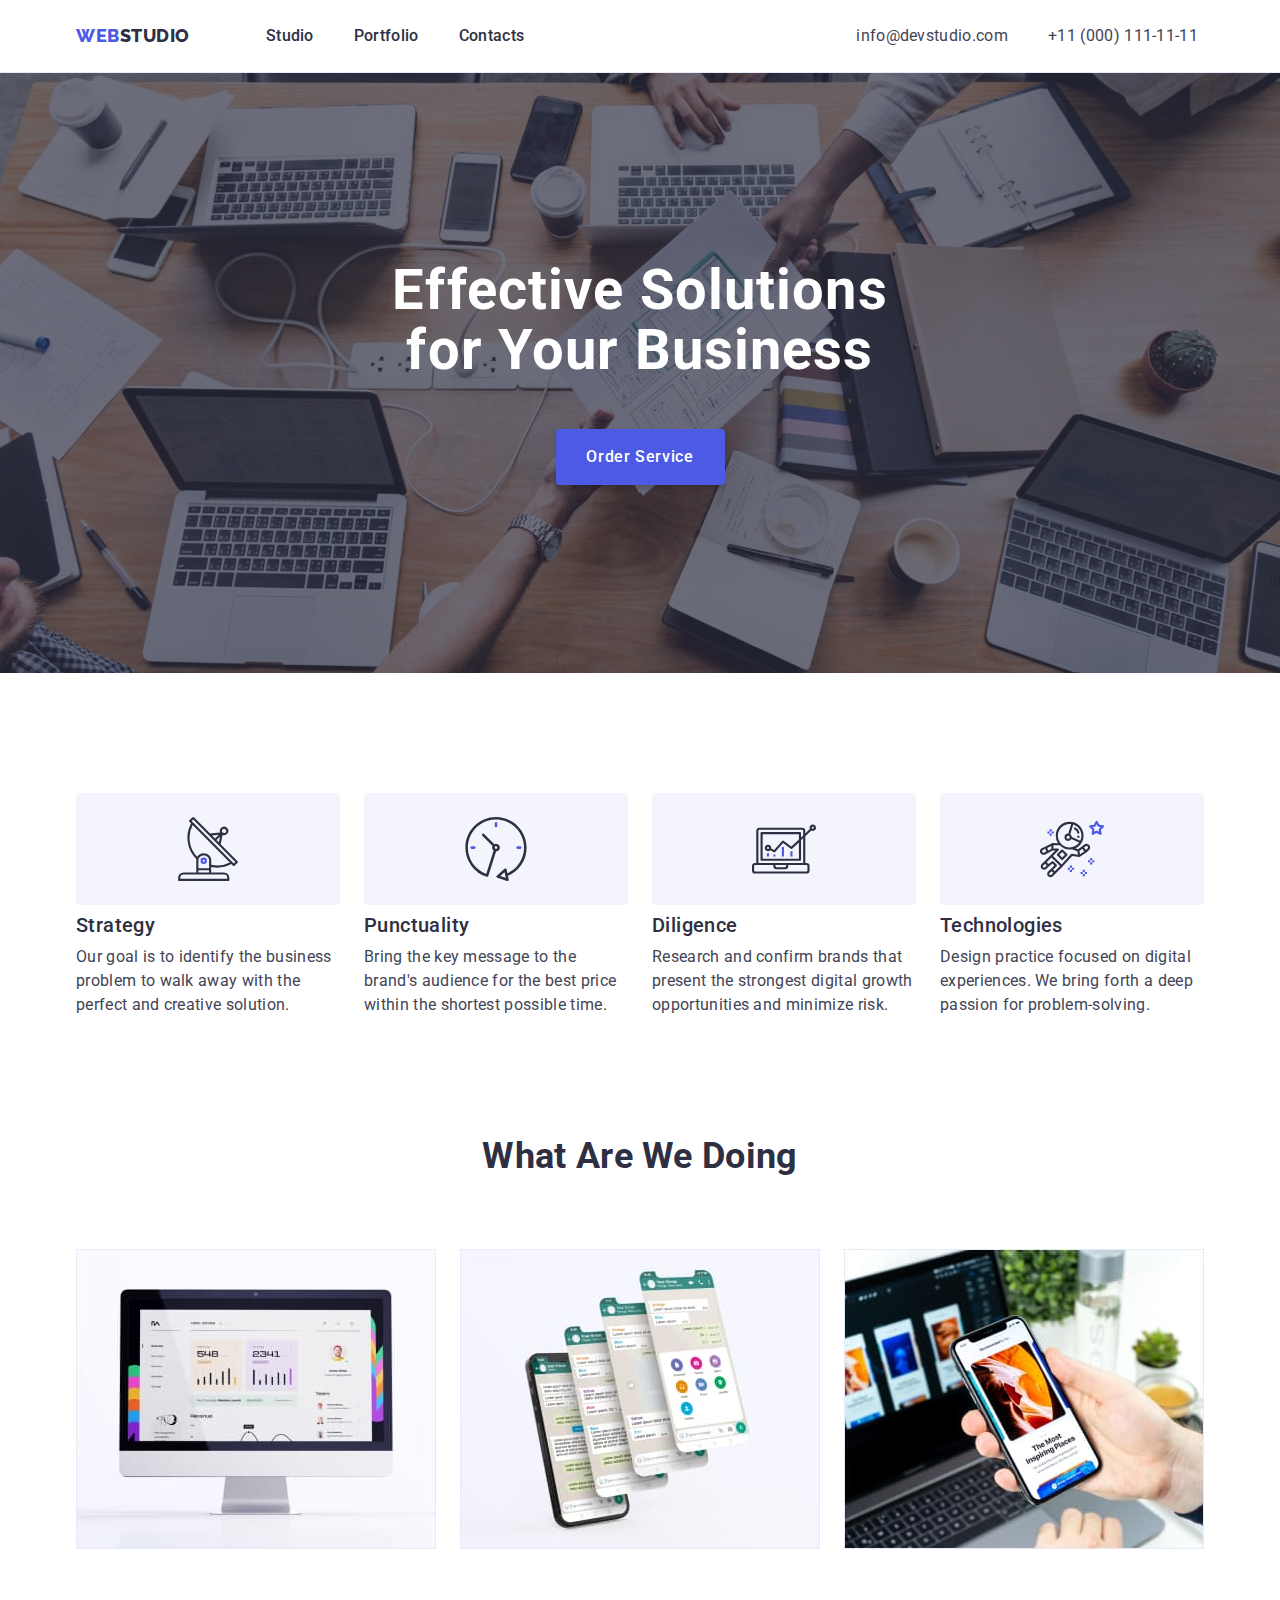
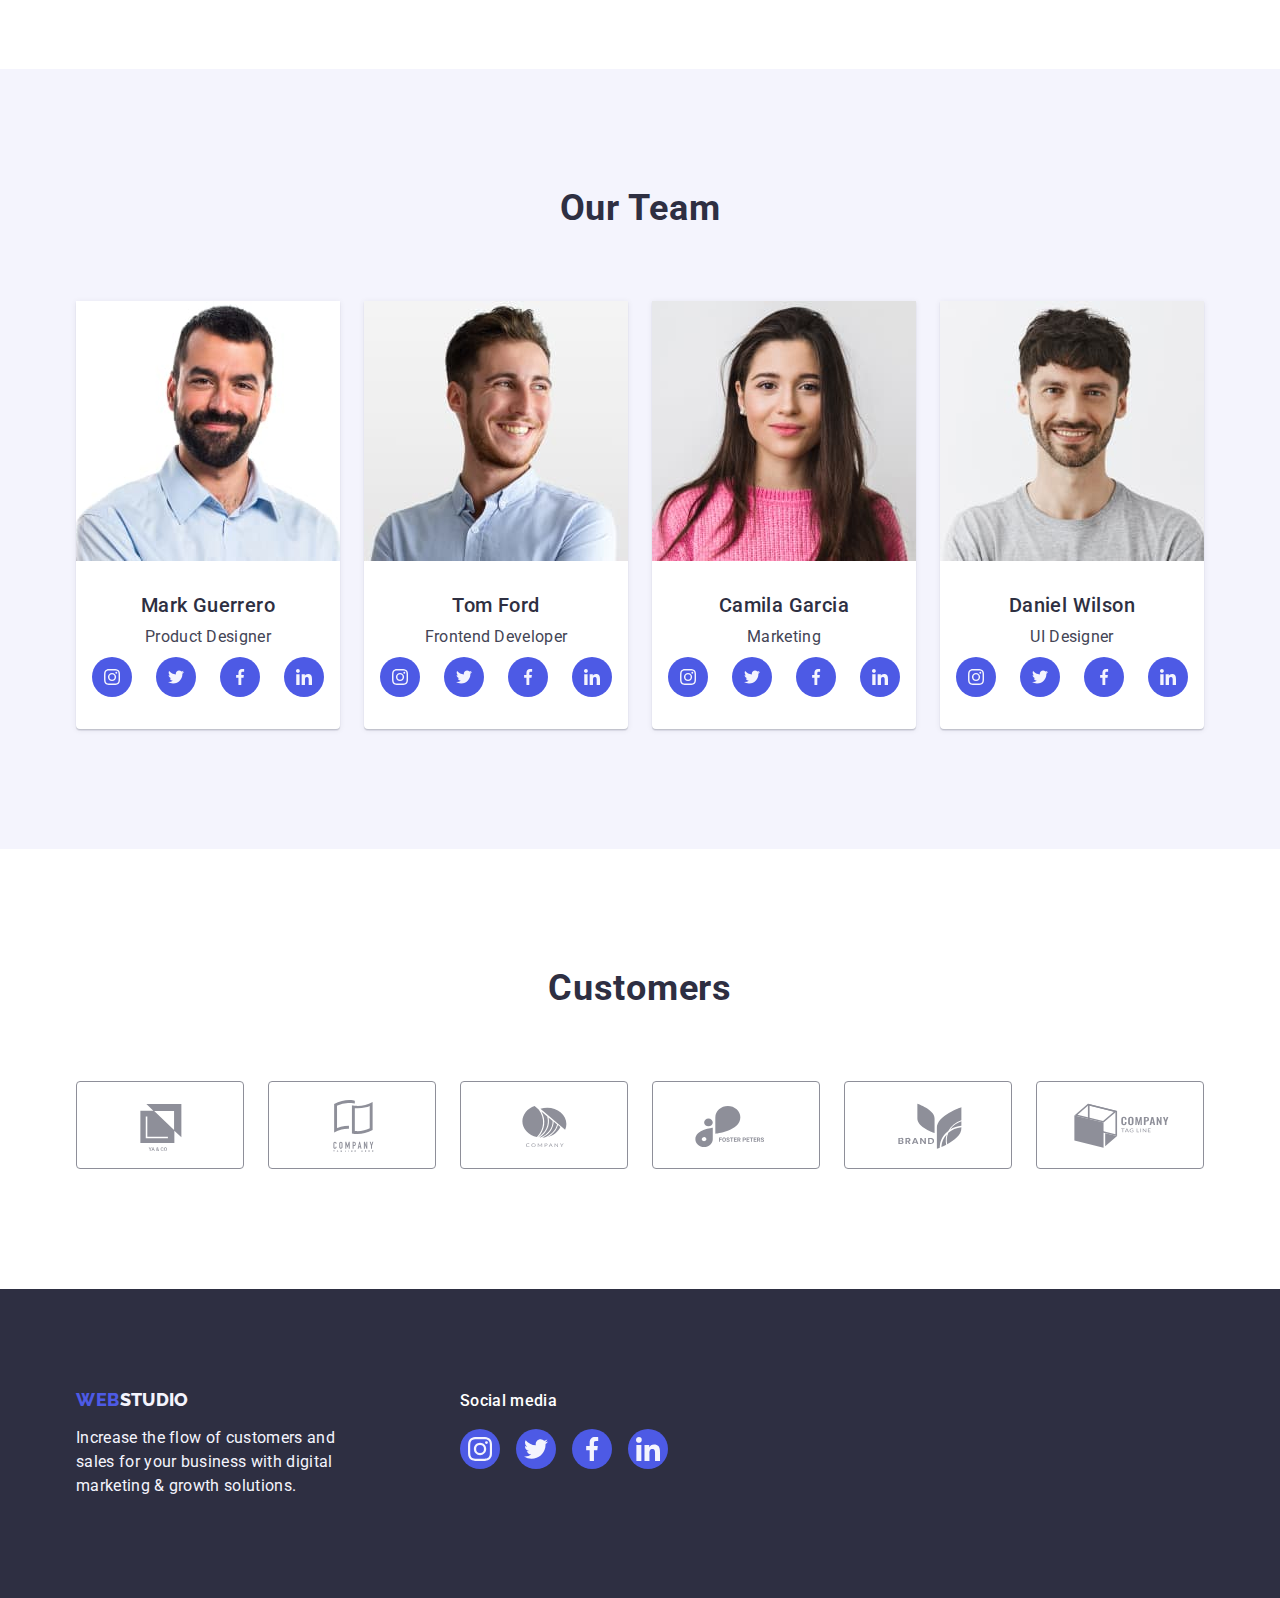
==== index.html @ fb7a7f18 "Initial commit" ====
<!DOCTYPE html>
<html lang="en">
  <head>
    <meta charset="UTF-8" />
    <meta http-equiv="X-UA-Compatible" content="IE=edge" />
    <meta name="viewport" content="width=device-width, initial-scale=1.0" />
    <title>Document</title>
    <!-- modern-normalize -->
    <link
      rel="stylesheet"
      href="https://cdn.jsdelivr.net/npm/modern-normalize@1.1.0/modern-normalize.min.css"
    />
    <link rel="stylesheet" href="./css/styles.css" />
    <link rel="preconnect" href="https://fonts.googleapis.com" />
    <link rel="preconnect" href="https://fonts.gstatic.com" crossorigin />
    <link
      href="https://fonts.googleapis.com/css2?family=Raleway:wght@800&family=Roboto:wght@400;500;700;900&display=swap"
      rel="stylesheet"
    />
  </head>
  <body>
    <!-- header section -->
    <header class="header">
      <div class="header-container container">
        <nav class="header-nav">
          <a class="main-logo link" href="./index.html">
            Web<span class="logo">Studio</span></a
          >
          <ul class="header-list list">
            <li class="header-items">
              <a class="header-link link" href="./index.html">Studio</a>
            </li>
            <li class="header-items">
              <a class="header-link link" href="./portfolio.html">Portfolio</a>
            </li>
            <li class="header-items">
              <a class="header-link link" href="">Contacts</a>
            </li>
          </ul>
        </nav>
        <address class="address">
          <ul class="address-list list">
            <li class="address-items">
              <a class="address-link link" href="mailto:info@devstudio.com"
                >info@devstudio.com</a
              >
            </li>
            <li class="address-items">
              <a class="address-link link" href="tel:+110001111111"
                >+11 (000) 111-11-11</a
              >
            </li>
          </ul>
        </address>
      </div>
    </header>
    <main>
      <!-- hero section -->
      <section class="hero">
        <div class="container">
          <h1 class="hero-title">Effective Solutions for Your Business</h1>
          <button class="hero-btn" type="button">Order Service</button>
        </div>
      </section>
      <!-- advantages section -->
      <section class="advantages">
        <div class="advantages-container container">
          <h2 class="advantages-title">Our advantages</h2>
          <ul class="advantages-list list">
            <li class="advantages-items">
              <div class="advantages-icon">
                <svg class="feature icon" width="64" height="64">
                  <use href="./images/icons.svg#icon-antenna-1"></use>
                </svg>
              </div>
              <h3 class="advantages-subtitle">Strategy</h3>
              <p class="advantages-text">
                Our goal is to identify the business problem to walk away with
                the perfect and creative solution.
              </p>
            </li>
            <li class="advantages-items">
              <div class="advantages-icon">
                <svg class="feature icon" width="64" height="64">
                  <use href="./images/icons.svg#icon-clock-1"></use>
                </svg>
              </div>
              <h3 class="advantages-subtitle">Punctuality</h3>
              <p class="advantages-text">
                Bring the key message to the brand's audience for the best price
                within the shortest possible time.
              </p>
            </li>
            <li class="advantages-items">
              <div class="advantages-icon">
                <svg class="feature icon" width="64" height="64">
                  <use href="./images/icons.svg#icon-diagram-1"></use>
                </svg>
              </div>
              <h3 class="advantages-subtitle">Diligence</h3>
              <p class="advantages-text">
                Research and confirm brands that present the strongest digital
                growth opportunities and minimize risk.
              </p>
            </li>
            <li class="advantages-items">
              <div class="advantages-icon">
                <svg class="feature icon" width="64" height="64">
                  <use href="./images/icons.svg#icon-astronaut-1"></use>
                </svg>
              </div>
              <h3 class="advantages-subtitle">Technologies</h3>
              <p class="advantages-text">
                Design practice focused on digital experiences. We bring forth a
                deep passion for problem-solving.
              </p>
            </li>
          </ul>
        </div>
      </section>
      <!-- What are we doing section -->
      <section class="doing-section">
        <div class="container">
          <h2 class="section-title">What are we doing</h2>
          <ul class="section-list list">
            <li class="section-items">
              <img
                class="section-img"
                src="./images/img1.jpg"
                alt="increase in income"
                width="360"
              />
            </li>
            <li class="section-items">
              <img
                class="section-img"
                src="./images/img2.jpg"
                alt="more satisfied customers"
                width="360"
              />
            </li>
            <li class="section-items">
              <img
                class="section -img"
                src="./images/img3.jpg"
                alt="we launch advertising "
                width="360"
              />
            </li>
          </ul>
        </div>
      </section>
      <!-- Our Team section -->
      <section class="team">
        <div class="container">
          <h2 class="team-title">Our Team</h2>
          <ul class="team-list list">
            <li class="team-items">
              <img
                class="team-img"
                src="./images/img4.jpg"
                alt="Mark Guerrero"
                width="264"
              />
              <div class="team-name">
                <h3 class="team-heading">Mark Guerrero</h3>
                <p class="team-text">Product Designer</p>
                <ul class="socials list">
                  <li class="socials-item">
                    <a
                      class="socials-link link"
                      href="https://instagram.com"
                      target="_blank"
                      rel="noopener noreferrer"
                      aria-label="instagram icon"
                    >
                      <svg class="socials-icon" width="16" height="16">
                        <use href="./images/icons.svg#icon-instagram-2"></use>
                      </svg>
                    </a>
                  </li>
                  <li class="socials-item">
                    <a
                      class="socials-link link"
                      href=" https://twitter.com"
                      target="_blank"
                      rel="noopener noreferrer"
                      aria-label="twitter icon"
                    >
                      <svg class="socials-icon" width="16" height="16">
                        <use href="./images/icons.svg#icon-twitter-1"></use>
                      </svg>
                    </a>
                  </li>
                  <li class="socials-item">
                    <a
                      class="socials-link link"
                      href=" https://facebook.com"
                      target="_blank"
                      rel="noopener noreferrer"
                      aria-label="facebook icon"
                    >
                      <svg class="socials-icon" width="16" height="16">
                        <use href="./images/icons.svg#icon-facebook-1"></use>
                      </svg>
                    </a>
                  </li>
                  <li class="socials-item">
                    <a
                      class="socials-link link"
                      href=" https://linkedin.com"
                      target="_blank"
                      rel="noopener noreferrer"
                      aria-label="linkedin icon"
                    >
                      <svg class="socials-icon" width="16" height="16">
                        <use href="./images/icons.svg#icon-linkedin-1"></use>
                      </svg>
                    </a>
                  </li>
                </ul>
              </div>
            </li>
            <li class="team-items">
              <img
                class="team-img"
                src="./images/img5.jpg"
                alt="Tom Ford"
                width="264"
              />
              <div class="team-name">
                <h3 class="team-heading">Tom Ford</h3>
                <p class="team-text">Frontend Developer</p>
                <ul class="socials list">
                  <li class="socials-item">
                    <a
                      class="socials-link link"
                      href="https://instagram.com"
                      target="_blank"
                      rel="noopener noreferrer"
                      aria-label="instagram icon"
                    >
                      <svg class="socials-icon" width="16" height="16">
                        <use href="./images/icons.svg#icon-instagram-2"></use>
                      </svg>
                    </a>
                  </li>
                  <li class="socials-item">
                    <a
                      class="socials-link link"
                      href=" https://twitter.com"
                      target="_blank"
                      rel="noopener noreferrer"
                      aria-label="twitter icon"
                    >
                      <svg class="socials-icon" width="16" height="16">
                        <use href="./images/icons.svg#icon-twitter-1"></use>
                      </svg>
                    </a>
                  </li>
                  <li class="socials-item">
                    <a
                      class="socials-link link"
                      href=" https://facebook.com"
                      target="_blank"
                      rel="noopener noreferrer"
                      aria-label="facebook icon"
                    >
                      <svg class="socials-icon" width="16" height="16">
                        <use href="./images/icons.svg#icon-facebook-1"></use>
                      </svg>
                    </a>
                  </li>
                  <li class="socials-item">
                    <a
                      class="socials-link link"
                      href=" https://linkedin.com"
                      target="_blank"
                      rel="noopener noreferrer"
                      aria-label="linkedin icon"
                    >
                      <svg class="socials-icon" width="16" height="16">
                        <use href="./images/icons.svg#icon-linkedin-1"></use>
                      </svg>
                    </a>
                  </li>
                </ul>
              </div>
            </li>
            <li class="team-items">
              <img
                class="team-img"
                src="./images/img6.jpg"
                alt="Camila Garcia"
                width="264"
              />
              <div class="team-name">
                <h3 class="team-heading">Camila Garcia</h3>
                <p class="team-text">Marketing</p>
                <ul class="socials list">
                  <li class="socials-item">
                    <a
                      class="socials-link link"
                      href="https://instagram.com"
                      target="_blank"
                      rel="noopener noreferrer"
                      aria-label="instagram icon"
                    >
                      <svg class="socials-icon" width="16" height="16">
                        <use href="./images/icons.svg#icon-instagram-2"></use>
                      </svg>
                    </a>
                  </li>
                  <li class="socials-item">
                    <a
                      class="socials-link link"
                      href=" https://twitter.com"
                      target="_blank"
                      rel="noopener noreferrer"
                      aria-label="twitter icon"
                    >
                      <svg class="socials-icon" width="16" height="16">
                        <use href="./images/icons.svg#icon-twitter-1"></use>
                      </svg>
                    </a>
                  </li>
                  <li class="socials-item">
                    <a
                      class="socials-link link"
                      href=" https://facebook.com"
                      target="_blank"
                      rel="noopener noreferrer"
                      aria-label="facebook icon"
                    >
                      <svg class="socials-icon" width="16" height="16">
                        <use href="./images/icons.svg#icon-facebook-1"></use>
                      </svg>
                    </a>
                  </li>
                  <li class="socials-item">
                    <a
                      class="socials-link link"
                      href=" https://linkedin.com"
                      target="_blank"
                      rel="noopener noreferrer"
                      aria-label="linkedin icon"
                    >
                      <svg class="socials-icon" width="16" height="16">
                        <use href="./images/icons.svg#icon-linkedin-1"></use>
                      </svg>
                    </a>
                  </li>
                </ul>
              </div>
            </li>
            <li class="team-items">
              <img
                class="team-img"
                src="./images/img7.jpg"
                alt="Daniel Wilson"
                width="264"
              />
              <div class="team-name">
                <h3 class="team-heading">Daniel Wilson</h3>
                <p class="team-text">UI Designer</p>
                <ul class="socials list">
                  <li class="socials-item">
                    <a
                      class="socials-link link"
                      href="https://instagram.com"
                      target="_blank"
                      rel="noopener noreferrer"
                      aria-label="instagram icon"
                    >
                      <svg class="socials-icon" width="16" height="16">
                        <use href="./images/icons.svg#icon-instagram-2"></use>
                      </svg>
                    </a>
                  </li>
                  <li class="socials-item">
                    <a
                      class="socials-link link"
                      href=" https://twitter.com"
                      target="_blank"
                      rel="noopener noreferrer"
                      aria-label="twitter icon"
                    >
                      <svg class="socials-icon" width="16" height="16">
                        <use href="./images/icons.svg#icon-twitter-1"></use>
                      </svg>
                    </a>
                  </li>
                  <li class="socials-item">
                    <a
                      class="socials-link link"
                      href=" https://facebook.com"
                      target="_blank"
                      rel="noopener noreferrer"
                      aria-label="facebook icon"
                    >
                      <svg class="socials-icon" width="16" height="16">
                        <use href="./images/icons.svg#icon-facebook-1"></use>
                      </svg>
                    </a>
                  </li>
                  <li class="socials-item">
                    <a
                      class="socials-link link"
                      href=" https://linkedin.com"
                      target="_blank"
                      rel="noopener noreferrer"
                      aria-label="linkedin icon"
                    >
                      <svg class="socials-icon" width="16" height="16">
                        <use href="./images/icons.svg#icon-linkedin-1"></use>
                      </svg>
                    </a>
                  </li>
                </ul>
              </div>
            </li>
          </ul>
        </div>
      </section>
      <!-- customers -->
      <section class="customers">
        <div class="customers-container container">
          <h2 class="customers-title">Customers</h2>
          <ul class="customers-list list">
            <li class="customers-item">
              <a
                class="customers-link link"
                href=""
                aria-label="customers icon"
              >
                <svg class="icon-logo" width="104" height="56">
                  <use href="./images/icons.svg#icon-Logo"></use>
                </svg>
              </a>
            </li>
            <li class="customers-item">
              <a
                class="customers-link link"
                href=""
                aria-label="customers icon"
              >
                <svg class="icon-logo" width="104" height="56">
                  <use href="./images/icons.svg#icon-Logo-1"></use>
                </svg>
              </a>
            </li>
            <li class="customers-item">
              <a
                class="customers-link link"
                href=""
                aria-label="customers icon"
              >
                <svg class="icon-logo" width="104" height="56">
                  <use href="./images/icons.svg#icon-Logo-2"></use>
                </svg>
              </a>
            </li>
            <li class="customers-item">
              <a
                class="customers-link link"
                href=""
                aria-label="customers icon"
              >
                <svg class="icon-logo" width="104" height="56">
                  <use href="./images/icons.svg#icon-Logo-3"></use>
                </svg>
              </a>
            </li>
            <li class="customers-item">
              <a
                class="customers-link link"
                href=""
                aria-label="customers icon"
              >
                <svg class="icon-logo" width="104" height="56">
                  <use href="./images/icons.svg#icon-Logo-4"></use>
                </svg>
              </a>
            </li>
            <li class="customers-item">
              <a
                class="customers-link link"
                href=""
                aria-label="customers icon"
              >
                <svg class="icon-logo" width="104" height="56">
                  <use href="./images/icons.svg#icon-Logo-5"></use>
                </svg>
              </a>
            </li>
          </ul>
        </div>
      </section>
    </main>
    <!-- footer section -->
    <footer class="footer">
      <div class="footer-container container">
        <div class="footer-container-logo">
          <a class="main-logo last-logo link" href="./index.html">
            Web<span class="footer-logo">Studio</span></a
          >
          <p class="footer-text">
            Increase the flow of customers and sales for your business with
            digital marketing & growth solutions.
          </p>
        </div>
        <div class="social-media">
          <p class="social-media-title">Social media</p>
          <ul class="socials-footer list">
            <li class="socials-item">
              <a
                class="socials-link footer-link link"
                href="https://instagram.com"
                target="_blank"
                rel="noopener noreferrer"
                aria-label="instagram icon"
              >
                <svg class="socials-icon" width="24" height="24">
                  <use href="./images/icons.svg#icon-instagram-2"></use>
                </svg>
              </a>
            </li>
            <li class="socials-item">
              <a
                class="socials-link footer-link link"
                href=" https://twitter.com"
                target="_blank"
                rel="noopener noreferrer"
                aria-label="twitter icon"
              >
                <svg class="socials-icon" width="24" height="24">
                  <use href="./images/icons.svg#icon-twitter-1"></use>
                </svg>
              </a>
            </li>
            <li class="socials-item">
              <a
                class="socials-link footer-link link"
                href=" https://facebook.com"
                target="_blank"
                rel="noopener noreferrer"
                aria-label="facebook icon"
              >
                <svg class="socials-icon" width="24" height="24">
                  <use href="./images/icons.svg#icon-facebook-1"></use>
                </svg>
              </a>
            </li>
            <li class="socials-item">
              <a
                class="socials-link footer-link link"
                href=" https://linkedin.com"
                target="_blank"
                rel="noopener noreferrer"
                aria-label="linkedin icon"
              >
                <svg class="socials-icon" width="24" height="24">
                  <use href="./images/icons.svg#icon-linkedin-1"></use>
                </svg>
              </a>
            </li>
          </ul>
        </div>
      </div>
    </footer>
  </body>
</html>
---- css/styles.css ----
:root {
  --iris: #4d5ae5;
  --ocean: #404bbf;
  --navy-blue: #2e2f42;
  --green: #31d0aa;
  --slate: #434455;
  --light-slate: #8e8f99;
  --cornflower: #e7e9fc;
  --cloud: #f4f4fd;
  --navy-blue-modal: #2e2f42;
  --grey: #2e2f42;
  --white: #ffffff;
  --dairy: #fcfcfc;
  /* font */
  --main-font: Roboto, sans-serif;
  --secondary-font: Raleway, sans-serif;
}
body {
  font-family: var(--main-font);
  font-weight: 400;
  font-size: 16px;
  line-height: 24px;
  letter-spacing: 0.02em;
  color: var(--slate);
  background-color: var(--white);
}
.container {
  width: 1158px;
  margin-left: auto;
  margin-right: auto;
  padding-left: 15px;
  padding-right: 15px;
}
/* reset start */
h1,
h2,
h3,
h4,
h5,
h6,
p {
  margin: 0;
}
img {
  display: block;
}

.link {
  text-decoration: none;
  color: inherit;
}
.list {
  list-style: none;
  padding: 0;
  margin: 0;
}
/* reset end */
/* header */
.main-logo {
  font-family: var(--secondary-font);
  font-weight: 800;
  font-size: 18px;
  line-height: 1.17;
  letter-spacing: 0.03em;
  text-transform: uppercase;
  color: var(--iris);
  margin-right: 76px;
}
.logo {
  color: var(--navy-blue);
}
.header-list {
  display: flex;
  gap: 40px;
  margin-right: 332px;
  font-weight: 500;
  color: var(--navy-blue);
}
.address {
  font-style: normal;
}
.address-list {
  display: flex;
  gap: 40px;
}
.link:hover,
.link:focus {
  color: var(--ocean);
}
.header-container {
  display: flex;
  align-items: center;
}
.header-nav {
  display: flex;
  align-items: center;
}
.header-link {
  display: block;
  padding-top: 24px;
  padding-bottom: 24px;
}
.address-link {
  display: block;
  padding-top: 24px;
  padding-bottom: 24px;
}
.header {
  border-bottom: 1px solid var(--cornflower);
  box-shadow: 0px 2px 1px rgba(46, 47, 66, 0.08),
    0px 1px 1px rgba(46, 47, 66, 0.16), 0px 1px 6px rgba(46, 47, 66, 0.08);
}

/* hero */
.hero {
  color: var(--white);
  background-color: var(--navy-blue);
  padding: 188px 0px;
  max-width: 1440px;
  height: 600px;
  margin: 0 auto;
  background-size: cover;
  background-position: center;
  background-repeat: no-repeat;
  background-image: linear-gradient(
      rgba(46, 47, 66, 0.7),
      rgba(46, 47, 66, 0.7)
    ),
    url("../images/people-office1.jpg");
}

.hero-title {
  display: block;
  text-align: center;
  font-weight: 700;
  font-size: 56px;
  line-height: 1.07;
  letter-spacing: 0.02em;
  max-width: 496px;
  margin-bottom: 48px;
  margin-left: auto;
  margin-right: auto;
}

.hero-btn {
  font-weight: 500;
  display: block;
  letter-spacing: 0.04em;
  color: var(--white);
  background-color: var(--iris);
  font-family: inherit;
  cursor: pointer;
  font-size: 16px;
  line-height: 1.5;
  margin: 0 auto;
  min-width: 169px;
  min-height: 56px;
  border-radius: 4px;
  border: none;
  box-shadow: 0px 4px 4px rgba(0, 0, 0, 0.15);
}
.hero-btn:hover {
  background-color: var(--ocean);
}
.hero-btn:focus {
  background-color: var(--ocean);
}
/* advantages section */
.advantages {
  padding: 120px 0px;
}
.advantages-list {
  display: flex;
  gap: 24px;
}
.advantages-title {
  position: absolute;
  width: 1px;
  height: 1px;
  margin: -1px;
  border: 0;
  padding: 0;
  white-space: nowrap;
  clip-path: inset(100%);
  clip: rect(0 0 0 0);
  overflow: hidden;
  letter-spacing: 0.02em;
}
.advantages-items {
  width: calc((100% - 72px) / 4);
}
.advantages-subtitle {
  font-weight: 500;
  font-size: 20px;
  color: var(--navy-blue);
  letter-spacing: 0.02em;
  margin-bottom: 8px;
}
.advantages-icon {
  display: flex;
  justify-content: center;
  align-items: center;
  width: 264px;
  height: 112px;
  background-color: var(--cloud);
  border-radius: 4px;
  margin-bottom: 8px;
}

/* What are we doing section */

.section-title {
  font-weight: 700;
  font-size: 36px;
  line-height: 1.11;
  text-align: center;
  color: var(--navy-blue);
  text-transform: capitalize;
  margin-bottom: 72px;
}
.section-list {
  display: flex;
  gap: 24px;
}
.doing-section {
  padding-bottom: 120px;
}

/* Our Team section */
.team-list {
  display: flex;
  gap: 24px;
}
.team {
  background-color: var(--cloud);
  padding: 120px 0;
}
.team-title {
  font-weight: 700;
  font-size: 36px;
  line-height: 1.11;
  text-transform: capitalize;
  color: var(--navy-blue);
  letter-spacing: 0.02em;
  text-align: center;
  margin-bottom: 72px;
}

.team-items {
  background-color: var(--white);
  border-radius: 0px 0px 4px 4px;
  box-shadow: 0px 1px 6px rgba(46, 47, 66, 0.08),
    0px 1px 1px rgba(46, 47, 66, 0.16), 0px 2px 1px rgba(46, 47, 66, 0.08);
}
.team-heading {
  font-weight: 500;
  font-size: 20px;
  color: var(--navy-blue);
  letter-spacing: 0.02em;
  text-align: center;
  margin-bottom: 8px;
}
.team-name {
  padding: 32px 0px;
}
.team-text {
  text-align: center;
  margin-bottom: 8px;
}
.socials {
  display: flex;
  justify-content: center;
  padding: 0;
  gap: 24px;
}
.socials-link {
  display: flex;
  width: 40px;
  height: 40px;
  justify-content: center;
  align-items: center;

  background-color: var(--iris);
  border-radius: 50%;
}
.socials-link:hover,
.socials-link:focus {
  background-color: var(--ocean);
}
.socials-icon {
  fill: var(--cloud);
}
/* customers */
.customers {
  padding-top: 120px;
  padding-bottom: 120px;
}
.customers-title {
  font-weight: 700;
  font-size: 36px;
  line-height: 1.1;
  text-align: center;
  letter-spacing: 0.02em;
  text-transform: capitalize;

  color: var(--navy-blue);
  margin-bottom: 72px;
}
.customers-list {
  display: flex;
  justify-content: center;
  align-items: center;
  gap: 24px;
}
.customers-link {
  display: flex;
  justify-content: center;
  align-items: center;
  width: 168px;
  height: 88px;
  border: 1px solid var(--light-slate);
  border-radius: 4px;
  color: var(--light-slate);
}
.customers-link:hover,
.customers-link:focus {
  color: var(--ocean);
  border-color: var(--ocean);
}
.icon-logo:hover,
.icon-logo:focus {
  fill: currentColor;
}

.icon-logo {
  fill: currentColor;
}

.customers-item:hover,
.customers-item:focus {
  border-color: var(--ocean);
}

/* footer */
.footer {
  background-color: var(--navy-blue);
  padding: 100px 0px;
}
.footer-text {
  color: var(--cloud);
}

.footer-logo {
  color: var(--cloud);
  letter-spacing: 0.02em;
}
.last-logo {
  display: inline-block;
  margin-bottom: 16px;
}
.footer-text {
  max-width: 264px;
}
.social-media-title {
  font-weight: 500;
  font-size: 16px;
  line-height: 1.5;
  letter-spacing: 0.02em;
  margin-bottom: 16px;

  color: var(--white);
}
.footer-container {
  display: flex;
  gap: 120px;
  align-items: baseline;
}
.footer-container-logo {
  gap: 120px;
}
.socials-footer {
  display: flex;
  justify-content: center;
  align-items: center;
  padding: 0;
  gap: 16px;
}
.footer-link:hover,
.footer-link:focus {
  background-color: var(--green);
}
/* portfolio */
.portfolio {
  padding: 96px 0 120px;
}
.portfolio-title {
  position: absolute;
  width: 1px;
  height: 1px;
  margin: -1px;
  border: 0;
  padding: 0;
  white-space: nowrap;
  clip-path: inset(100%);
  clip: rect(0 0 0 0);
  overflow: hidden;
}

.portfolio-item {
  color: var(--iris);
}
.portfolio-btn {
  font-weight: 500;
  font-size: 16px;
  display: flex;
  align-items: center;
  text-align: center;
  letter-spacing: 0.04em;
  color: inherit;
  background-color: var(--cloud);
  font-family: inherit;
  cursor: pointer;
  line-height: 1.5;
  padding: 12px 24px;
  min-width: 69px;
  min-height: 48px;
  border: 1px solid var(--cornflower);
  border-radius: 4px;
}
.portfolio-btn:hover,
.portfolio-btn:focus {
  background-color: var(--ocean);
  color: var(--white);
  border: 1px solid transparent;
  box-shadow: 0px 3px 1px rgba(0, 0, 0, 0.1), 0px 2px 1px rgba(0, 0, 0, 0.08),
    0px 2px 2px rgba(0, 0, 0, 0.12);
  border-radius: 4px;
}
.portfolio-heading {
  font-weight: 500;
  font-size: 20px;
  color: var(--navy-blue);
  letter-spacing: 0.02em;
  margin-bottom: 8px;
}
.portfolio-list {
  display: flex;
  gap: 24px;
  justify-content: center;
  margin-bottom: 72px;
}
.portfolio-items {
  display: flex;
  flex-wrap: wrap;
  column-gap: 24px;
  row-gap: 48px;
}

.application-name {
  padding: 32px 16px;
  border: 1px solid var(--cornflower);
  border-top: none;
}
.portfolio-text {
  color: var(--slate);
}
.portfolio-link {
  display: block;
}
.portfolio-link:hover,
.portfolio-link:focus {
  box-shadow: 0px 1px 6px rgba(46, 47, 66, 0.08),
    0px 1px 1px rgba(46, 47, 66, 0.16), 0px 2px 1px rgba(46, 47, 66, 0.08);
}
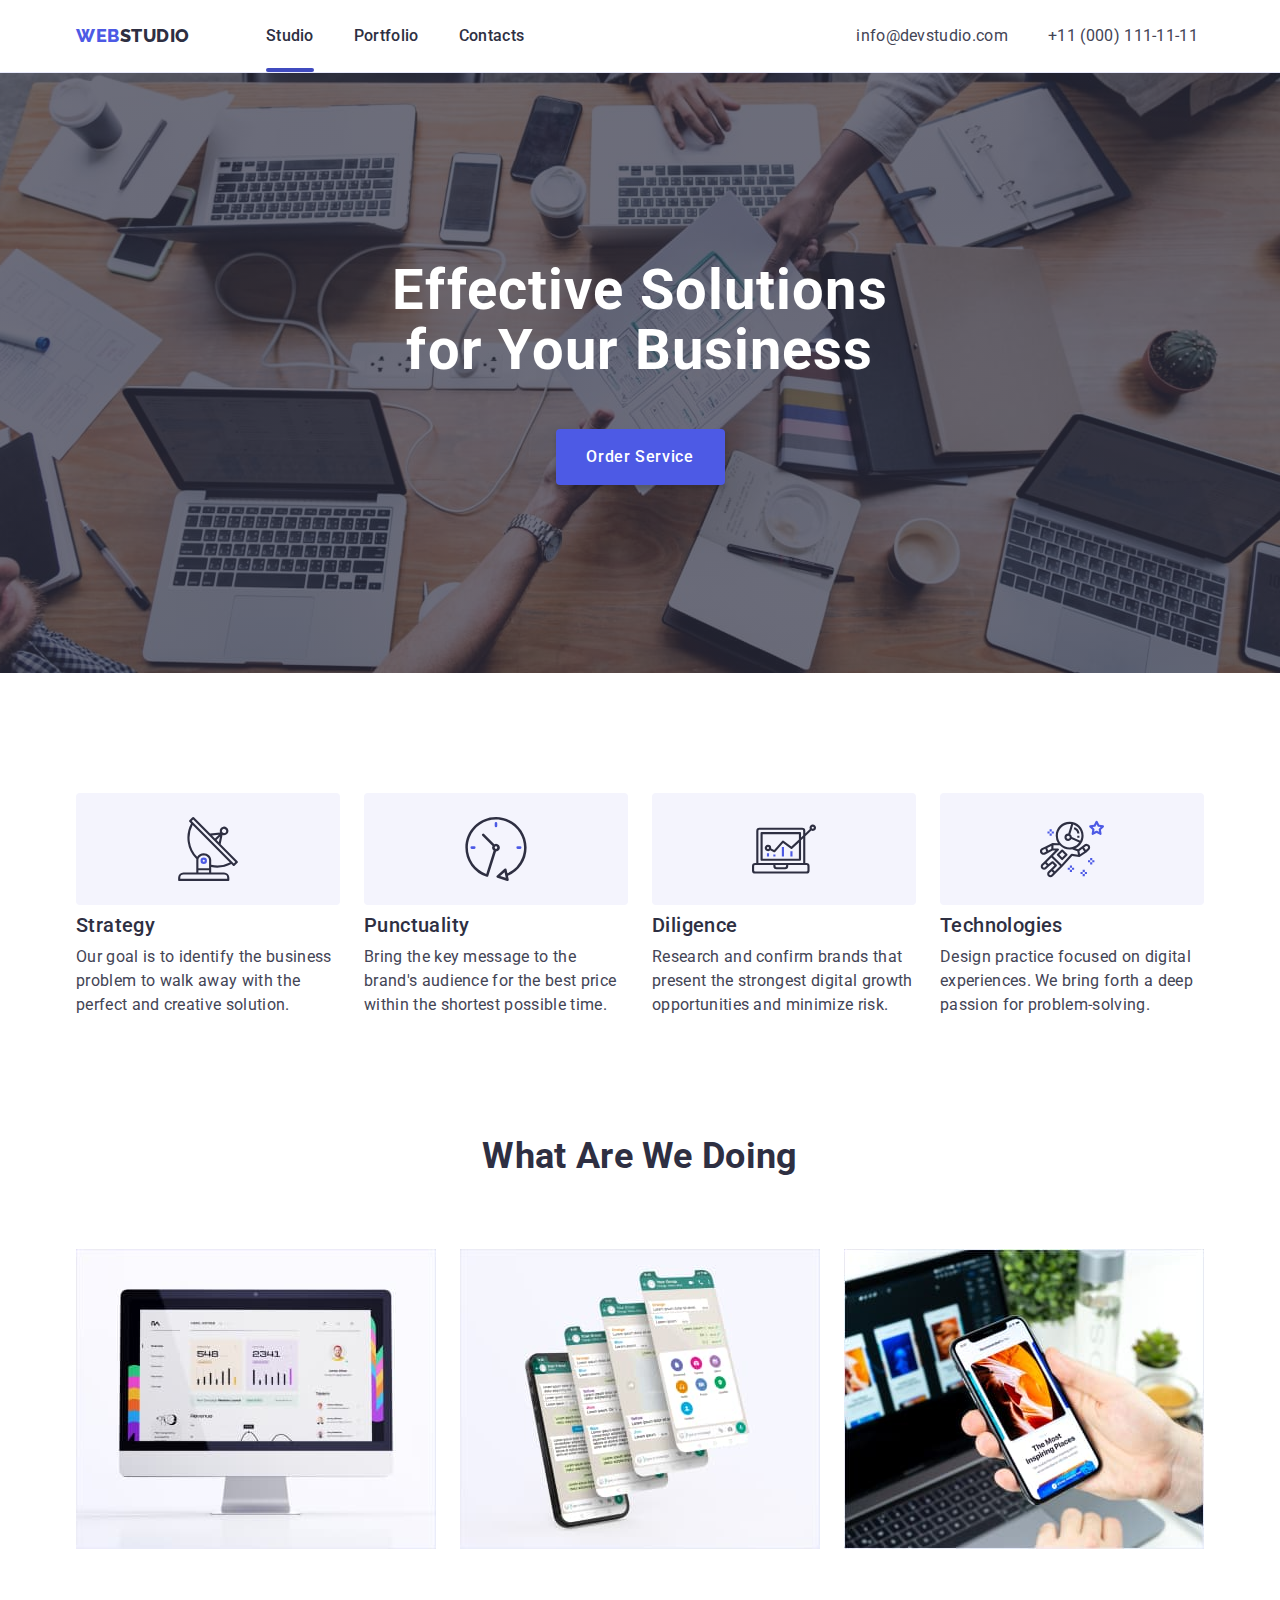
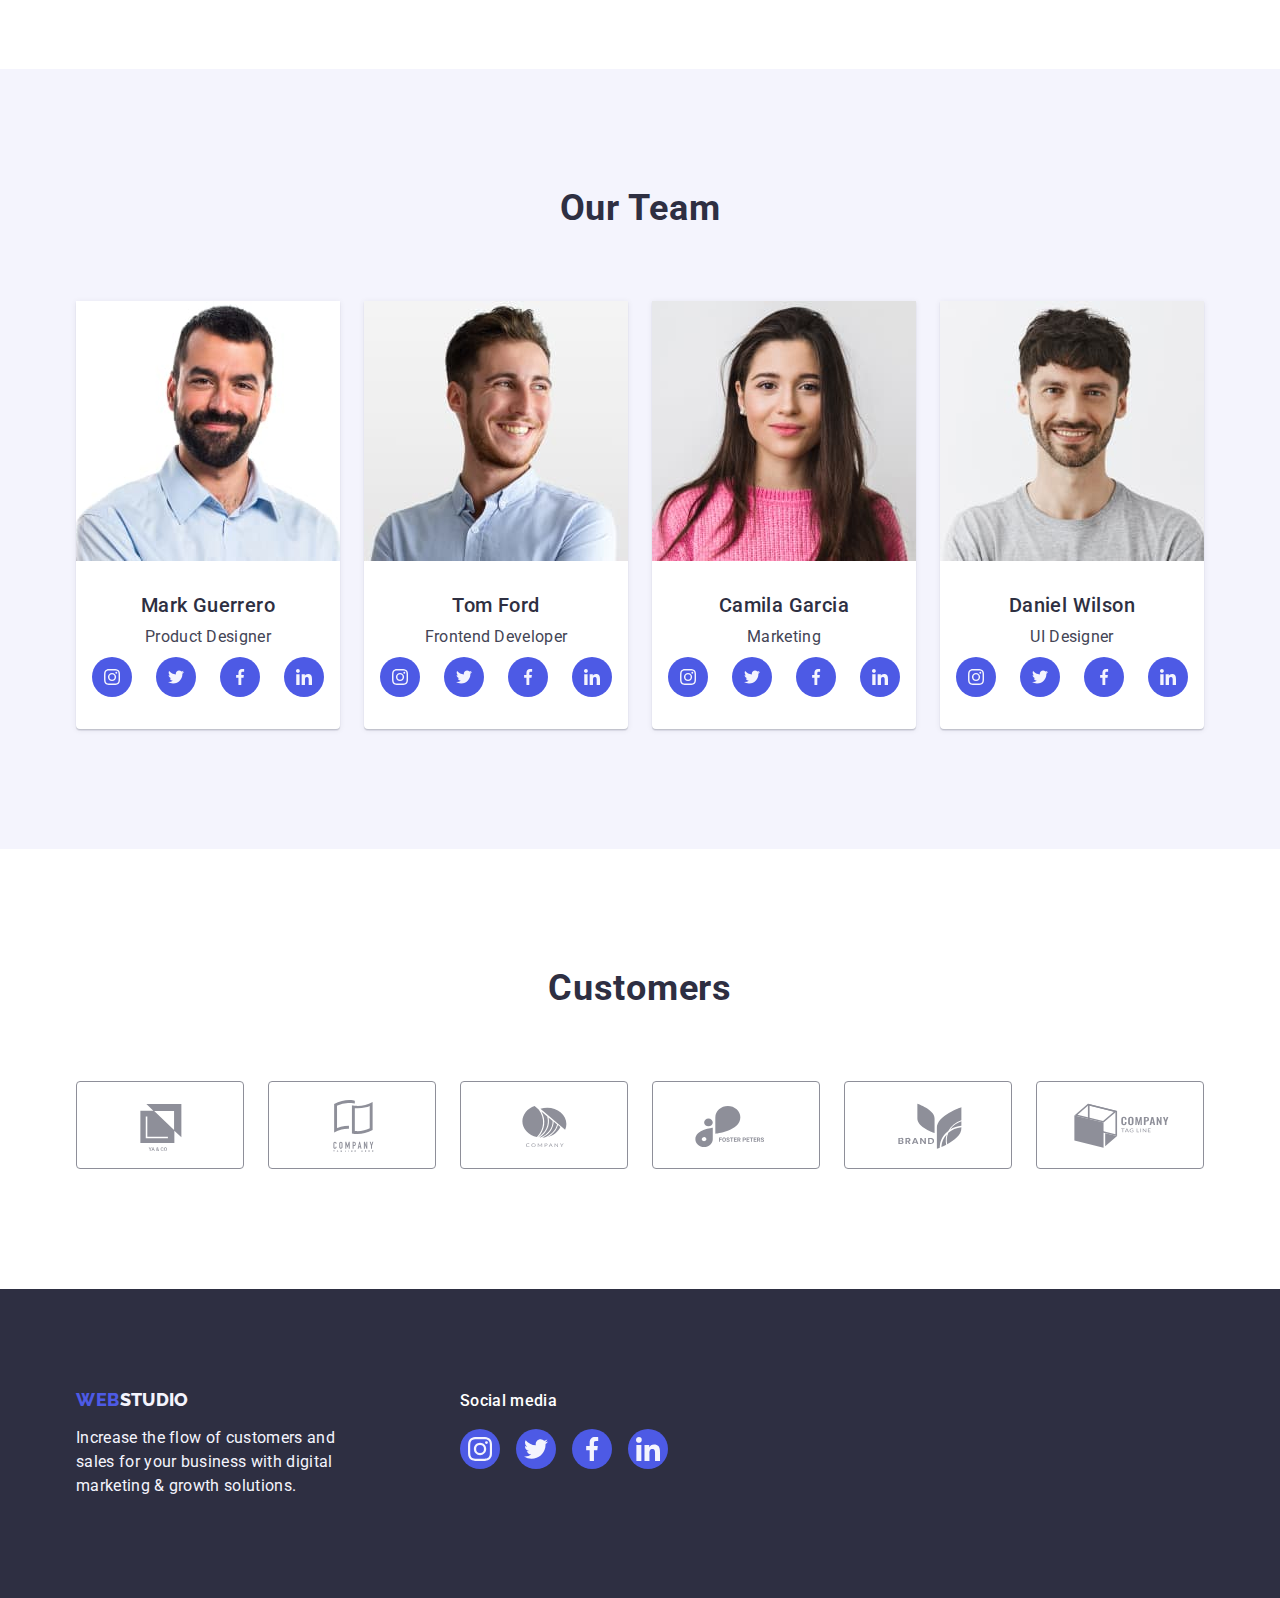
==== commit 802143f8: "home work5" ====
--- a/index.html
+++ b/index.html
@@ -28,7 +28,7 @@
           >
           <ul class="header-list list">
             <li class="header-items">
-              <a class="header-link link" href="./index.html">Studio</a>
+              <a class="header-link current link" href="./index.html">Studio</a>
             </li>
             <li class="header-items">
               <a class="header-link link" href="./portfolio.html">Portfolio</a>
@@ -59,7 +59,9 @@
       <section class="hero">
         <div class="container">
           <h1 class="hero-title">Effective Solutions for Your Business</h1>
-          <button class="hero-btn" type="button">Order Service</button>
+          <button class="hero-btn" type="button" data-modal-open>
+            Order Service
+          </button>
         </div>
       </section>
       <!-- advantages section -->
@@ -568,5 +570,17 @@
         </div>
       </div>
     </footer>
+    <!-- Modal window -->
+    <div class="backdrop is-hidden" data-modal>
+      <div class="modal">
+        <button class="modal-btn" type="button" data-modal-close>
+          <svg class="modal-icon" width="20" height="20">
+            <use href=""></use>
+          </svg>
+        </button>
+      </div>
+    </div>
+
+    <script src="./js/modal.js"></script>
   </body>
 </html>
--- a/css/styles.css
+++ b/css/styles.css
@@ -14,22 +14,8 @@
   /* font */
   --main-font: Roboto, sans-serif;
   --secondary-font: Raleway, sans-serif;
-}
-body {
-  font-family: var(--main-font);
-  font-weight: 400;
-  font-size: 16px;
-  line-height: 24px;
-  letter-spacing: 0.02em;
-  color: var(--slate);
-  background-color: var(--white);
-}
-.container {
-  width: 1158px;
-  margin-left: auto;
-  margin-right: auto;
-  padding-left: 15px;
-  padding-right: 15px;
+  /* transition */
+  --anim-fast: 250ms cubic-bezier(0.4, 0, 0.2, 1);
 }
 /* reset start */
 h1,
@@ -55,6 +41,23 @@
   margin: 0;
 }
 /* reset end */
+
+body {
+  font-family: var(--main-font);
+  font-weight: 400;
+  font-size: 16px;
+  line-height: 24px;
+  letter-spacing: 0.02em;
+  color: var(--slate);
+  background-color: var(--white);
+}
+.container {
+  width: 1158px;
+  margin-left: auto;
+  margin-right: auto;
+  padding-left: 15px;
+  padding-right: 15px;
+}
 /* header */
 .main-logo {
   font-family: var(--secondary-font);
@@ -83,6 +86,10 @@
   display: flex;
   gap: 40px;
 }
+.link {
+  transition: color var(--anim-fast);
+}
+
 .link:hover,
 .link:focus {
   color: var(--ocean);
@@ -96,9 +103,25 @@
   align-items: center;
 }
 .header-link {
+  position: relative;
+
   display: block;
   padding-top: 24px;
   padding-bottom: 24px;
+}
+.header-link::after {
+  content: "";
+  position: absolute;
+  bottom: 0;
+  left: 0;
+
+  display: block;
+  width: 100%;
+  height: 4px;
+  border-radius: 2px;
+}
+.header-link.current::after {
+  background-color: var(--ocean);
 }
 .address-link {
   display: block;
@@ -158,6 +181,7 @@
   border-radius: 4px;
   border: none;
   box-shadow: 0px 4px 4px rgba(0, 0, 0, 0.15);
+  transition: background-color var(--anim-fast);
 }
 .hero-btn:hover {
   background-color: var(--ocean);
@@ -282,6 +306,7 @@
 
   background-color: var(--iris);
   border-radius: 50%;
+  transition: background-color var(--anim-fast);
 }
 .socials-link:hover,
 .socials-link:focus {
@@ -321,24 +346,22 @@
   border: 1px solid var(--light-slate);
   border-radius: 4px;
   color: var(--light-slate);
+  transition: color 250ms var(--anim-fast), border-color var(--anim-fast);
 }
 .customers-link:hover,
 .customers-link:focus {
   color: var(--ocean);
   border-color: var(--ocean);
 }
+
+.icon-logo {
+  fill: currentColor;
+  transition: fill var(--anim-fast);
+}
+
 .icon-logo:hover,
 .icon-logo:focus {
   fill: currentColor;
-}
-
-.icon-logo {
-  fill: currentColor;
-}
-
-.customers-item:hover,
-.customers-item:focus {
-  border-color: var(--ocean);
 }
 
 /* footer */
@@ -385,6 +408,7 @@
   padding: 0;
   gap: 16px;
 }
+
 .footer-link:hover,
 .footer-link:focus {
   background-color: var(--green);
@@ -426,6 +450,8 @@
   min-height: 48px;
   border: 1px solid var(--cornflower);
   border-radius: 4px;
+  transition: background-color var(--anim-fast), color var(--anim-fast),
+    border var(--anim-fast), box-shadow var(--anim-fast);
 }
 .portfolio-btn:hover,
 .portfolio-btn:focus {
@@ -434,7 +460,6 @@
   border: 1px solid transparent;
   box-shadow: 0px 3px 1px rgba(0, 0, 0, 0.1), 0px 2px 1px rgba(0, 0, 0, 0.08),
     0px 2px 2px rgba(0, 0, 0, 0.12);
-  border-radius: 4px;
 }
 .portfolio-heading {
   font-weight: 500;
@@ -466,9 +491,74 @@
 }
 .portfolio-link {
   display: block;
+  transition: box-shadow var(--anim-fast);
 }
 .portfolio-link:hover,
 .portfolio-link:focus {
   box-shadow: 0px 1px 6px rgba(46, 47, 66, 0.08),
     0px 1px 1px rgba(46, 47, 66, 0.16), 0px 2px 1px rgba(46, 47, 66, 0.08);
 }
+
+.portfolio-box {
+  position: relative;
+  overflow: hidden;
+}
+
+.overlay {
+  position: absolute;
+  top: 0;
+  left: 0;
+  transform: translateY(100%);
+
+  max-width: 100%;
+  height: 100%;
+  padding: 40px 32px;
+
+  background-color: var(--iris);
+  cursor: pointer;
+  transition: transform var(--anim-fast);
+}
+.overlay-label {
+  color: var(--cloud);
+}
+
+.portfolio-items-item:hover .overlay {
+  transform: translateY(0);
+}
+/* Modal styles */
+
+.backdrop {
+  position: fixed;
+  top: 0;
+  left: 0;
+
+  width: 100%;
+  height: 100%;
+
+  background-color: rgba(46, 47, 66, 0.4);
+
+  transition: opacity var(--anim-fast), visibility var(--anim-fast);
+}
+.is-hidden {
+  opacity: 0;
+  visibility: hidden;
+  pointer-events: none;
+}
+
+.modal {
+  position: absolute;
+  top: calc(50% - 292px);
+  left: calc(50% - 204px);
+
+  padding: 24px;
+  width: 408px;
+  min-height: 584px;
+  background-color: var(--dairy);
+  box-shadow: 0px 1px 1px rgba(0, 0, 0, 0.14), 0px 1px 3px rgba(0, 0, 0, 0.12),
+    0px 2px 1px rgba(0, 0, 0, 0.2);
+  border-radius: 4px;
+}
+.modal-btn {
+  display: block;
+  margin-left: auto;
+}
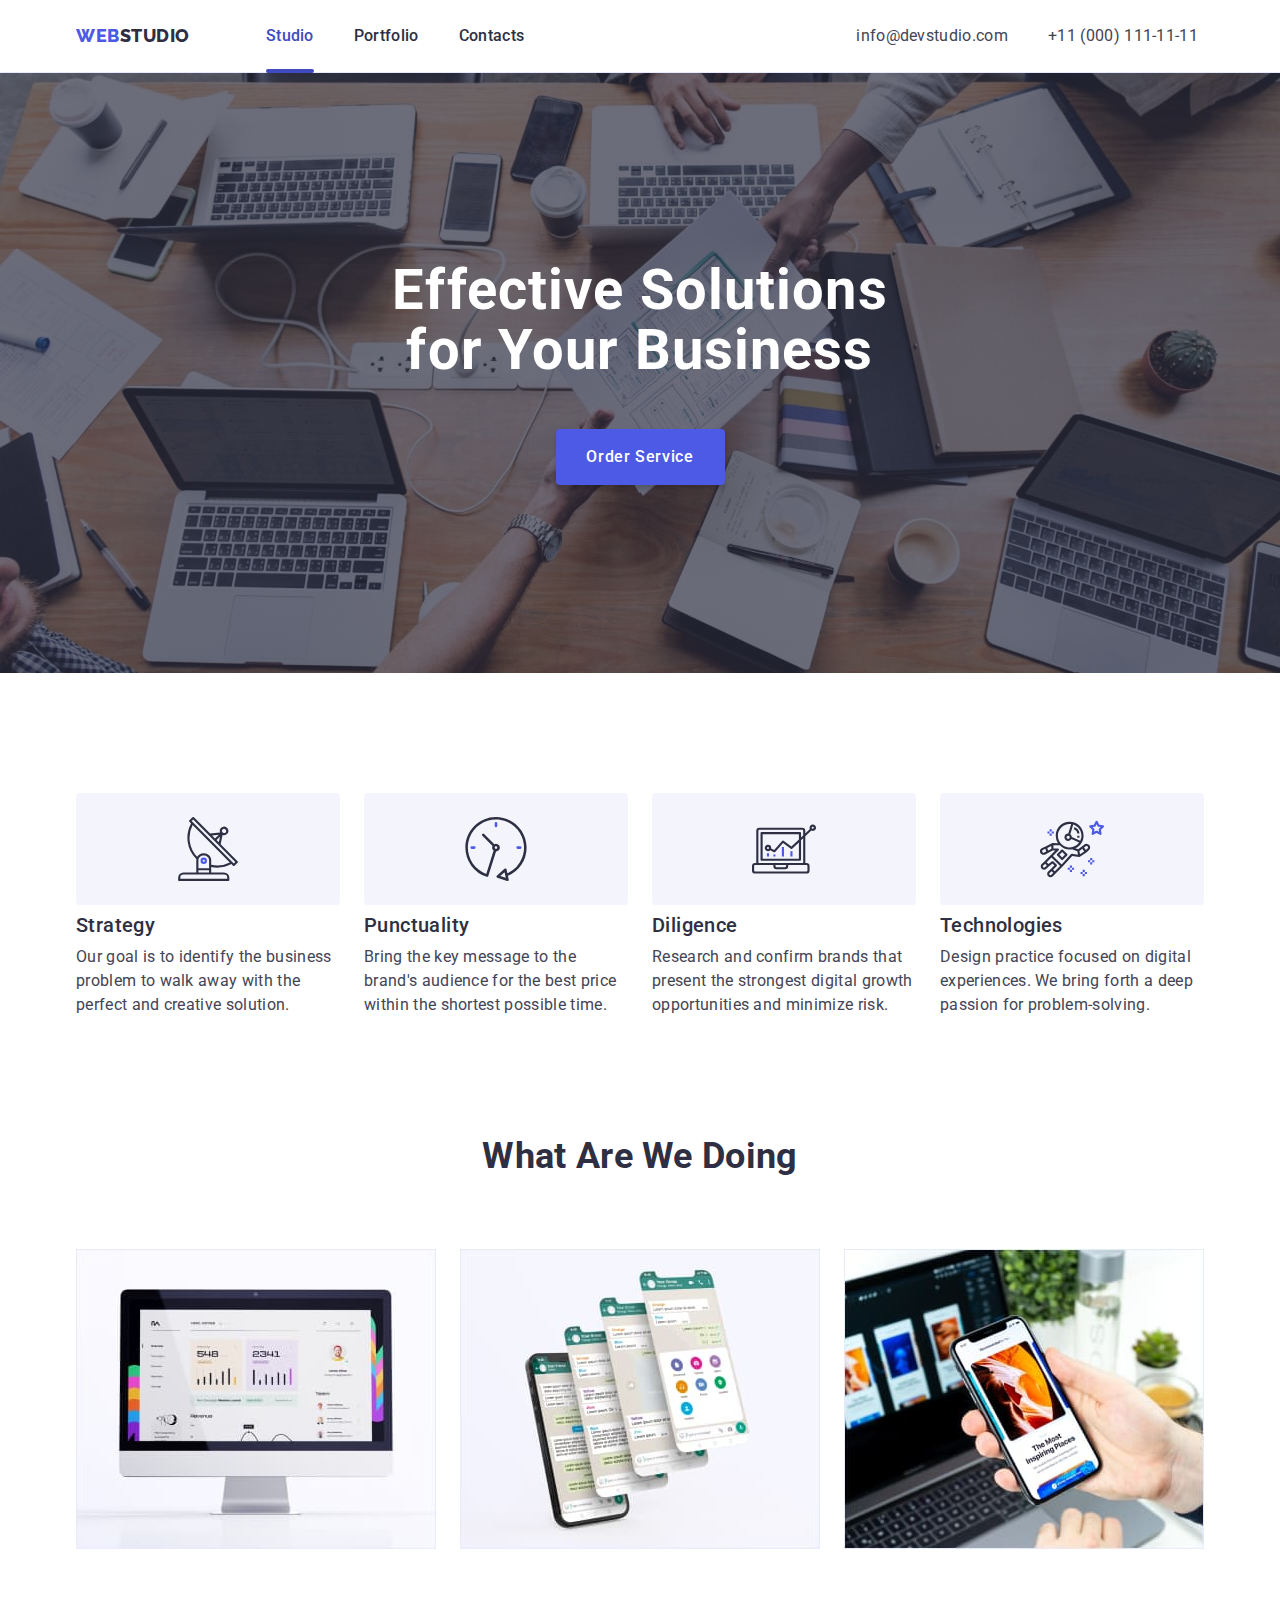
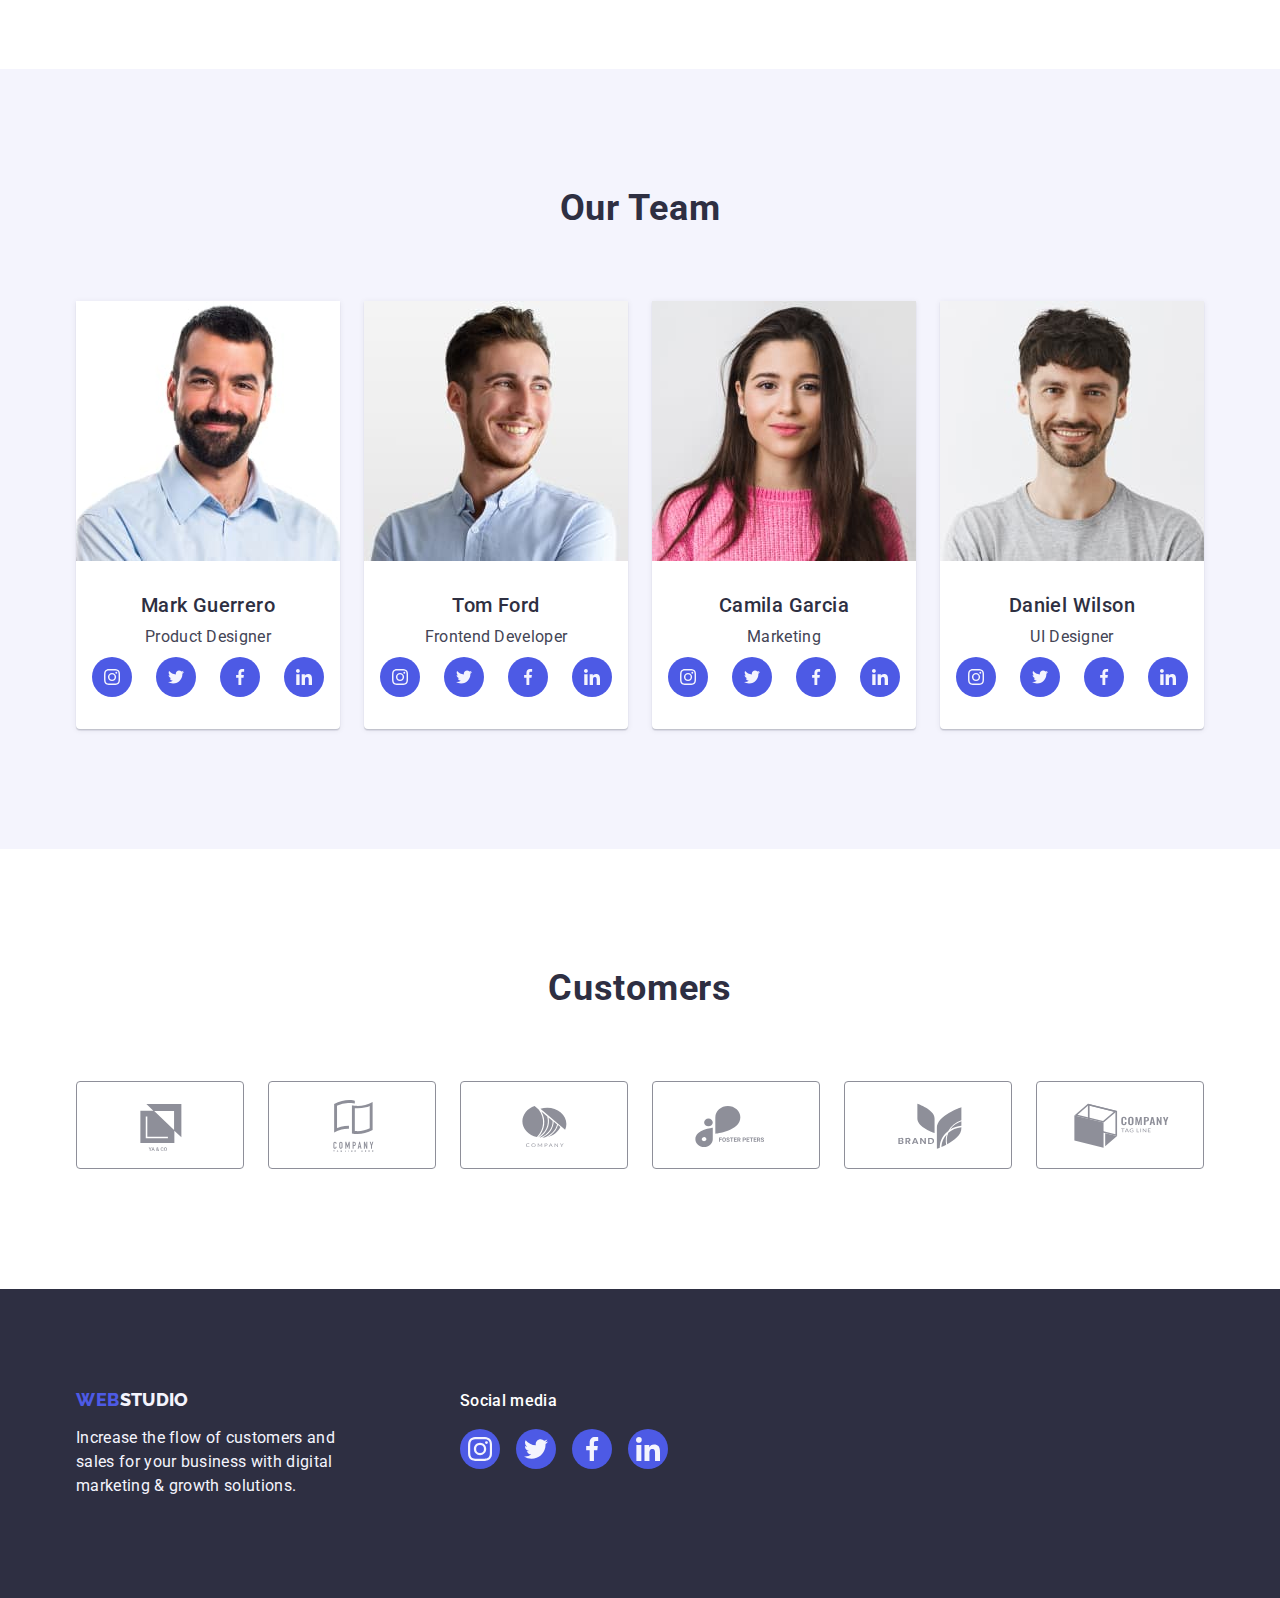
==== commit 77ba1bc6: "button modal window" ====
--- a/index.html
+++ b/index.html
@@ -574,13 +574,14 @@
     <div class="backdrop is-hidden" data-modal>
       <div class="modal">
         <button class="modal-btn" type="button" data-modal-close>
-          <svg class="modal-icon" width="20" height="20">
-            <use href=""></use>
+          <svg class="modal-icon" width="8" height="8">
+            <use href="./images/icons.svg#icon-close-black-18dp-2-1"></use>
           </svg>
         </button>
       </div>
     </div>
 
+    <!-- script -->
     <script src="./js/modal.js"></script>
   </body>
 </html>
--- a/css/styles.css
+++ b/css/styles.css
@@ -86,12 +86,14 @@
   display: flex;
   gap: 40px;
 }
-.link {
-  transition: color var(--anim-fast);
-}
-
-.link:hover,
-.link:focus {
+
+.header-link:hover,
+.header-link:focus {
+  color: var(--ocean);
+}
+
+.address-link:hover,
+.address-link:focus {
   color: var(--ocean);
 }
 .header-container {
@@ -112,13 +114,17 @@
 .header-link::after {
   content: "";
   position: absolute;
-  bottom: 0;
+  bottom: -1px;
   left: 0;
 
   display: block;
   width: 100%;
   height: 4px;
   border-radius: 2px;
+}
+
+.header-link.current {
+  color: var(--ocean);
 }
 .header-link.current::after {
   background-color: var(--ocean);
@@ -409,6 +415,10 @@
   gap: 16px;
 }
 
+.footer-link {
+  transition: background-color var(--anim-fast);
+}
+
 .footer-link:hover,
 .footer-link:focus {
   background-color: var(--green);
@@ -522,9 +532,14 @@
   color: var(--cloud);
 }
 
-.portfolio-items-item:hover .overlay {
+.portfolio-link:hover .overlay,
+.portfolio-link:focus .overlay {
   transform: translateY(0);
 }
+
+/* .portfolio-items-item:focus .overlay {
+  transform: translateY(0);
+} */
 /* Modal styles */
 
 .backdrop {
@@ -547,8 +562,9 @@
 
 .modal {
   position: absolute;
-  top: calc(50% - 292px);
-  left: calc(50% - 204px);
+  top: 50%;
+  left: 50%;
+  transform: translate(-50%, -50%);
 
   padding: 24px;
   width: 408px;
@@ -559,6 +575,18 @@
   border-radius: 4px;
 }
 .modal-btn {
-  display: block;
+  display: flex;
+  justify-content: center;
+  align-items: center;
+
+  width: 24px;
+  height: 24px;
   margin-left: auto;
-}
+
+  border-radius: 50%;
+  background: var(--cornflower);
+  border: 1px solid rgba(0, 0, 0, 0.1);
+}
+.modal-icon {
+  fill: var(--navy-blue);
+}
